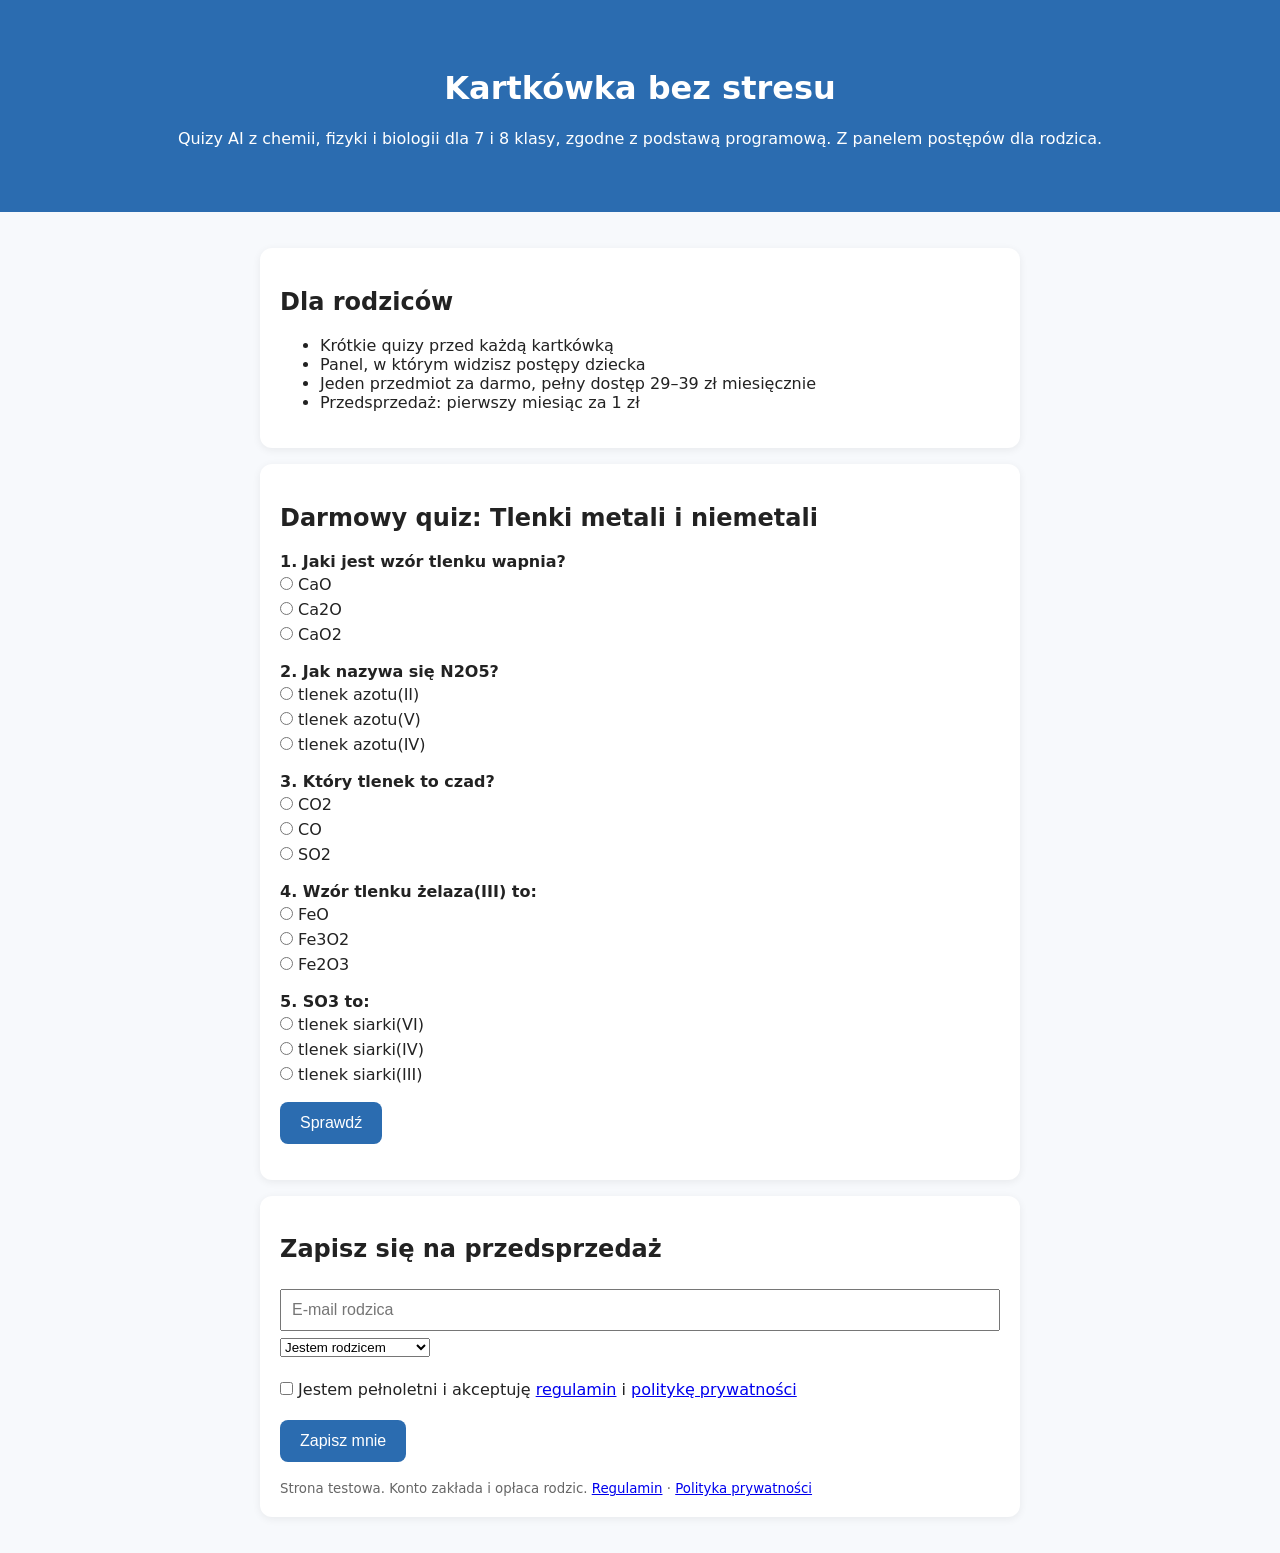
==== index.html @ e5941639 "Strona testowa" ====
<!DOCTYPE html><html lang="pl"><head><meta charset="utf-8"><meta name="viewport" content="width=device-width,initial-scale=1">
<title>Kartkówka bez stresu – quizy z chemii, fizyki i biologii</title>
<style>body{font-family:system-ui,sans-serif;margin:0;color:#222;background:#f7f9fc}header{background:#2b6cb0;color:#fff;padding:48px 20px;text-align:center}main{max-width:760px;margin:auto;padding:20px}.card{background:#fff;border-radius:12px;padding:20px;margin:16px 0;box-shadow:0 2px 8px #0001}button{background:#2b6cb0;color:#fff;border:0;border-radius:8px;padding:12px 20px;font-size:16px;cursor:pointer}input{padding:10px;font-size:16px;width:100%;box-sizing:border-box;margin:6px 0}.ok{color:green}.bad{color:#c00}small{color:#666}</style></head><body>
<header><h1>Kartkówka bez stresu</h1><p>Quizy AI z chemii, fizyki i biologii dla 7 i 8 klasy, zgodne z podstawą programową. Z panelem postępów dla rodzica.</p></header>
<main>
<div class="card"><h2>Dla rodziców</h2><ul><li>Krótkie quizy przed każdą kartkówką</li><li>Panel, w którym widzisz postępy dziecka</li><li>Jeden przedmiot za darmo, pełny dostęp 29–39 zł miesięcznie</li><li>Przedsprzedaż: pierwszy miesiąc za 1 zł</li></ul></div>
<div class="card"><h2>Darmowy quiz: Tlenki metali i niemetali</h2><div id="quiz"></div><button onclick="check()">Sprawdź</button><p id="wynik"></p></div>
<div class="card"><h2>Zapisz się na przedsprzedaż</h2><form onsubmit="zapis(event)"><input type="email" required placeholder="E-mail rodzica" id="email"><select id="kto"><option>Jestem rodzicem</option><option>Jestem nauczycielem</option></select><br><br><label><input type="checkbox" required style="width:auto"> Jestem pełnoletni i akceptuję <a href="regulamin.html">regulamin</a> i <a href="polityka-prywatnosci.html">politykę prywatności</a></label><br><br><button>Zapisz mnie</button></form><p id="dzieki"></p><small>Strona testowa. Konto zakłada i opłaca rodzic. <a href="regulamin.html">Regulamin</a> · <a href="polityka-prywatnosci.html">Polityka prywatności</a></small></div>
</main>
<script>
const Q=[["Jaki jest wzór tlenku wapnia?",["CaO","Ca2O","CaO2"],0],["Jak nazywa się N2O5?",["tlenek azotu(II)","tlenek azotu(V)","tlenek azotu(IV)"],1],["Który tlenek to czad?",["CO2","CO","SO2"],1],["Wzór tlenku żelaza(III) to:",["FeO","Fe3O2","Fe2O3"],2],["SO3 to:",["tlenek siarki(VI)","tlenek siarki(IV)","tlenek siarki(III)"],0]];
document.getElementById('quiz').innerHTML=Q.map((q,i)=>`<p><b>${i+1}. ${q[0]}</b><br>`+q[1].map((a,j)=>`<label><input type=radio name=q${i} value=${j} style="width:auto"> ${a}</label><br>`).join('')+'</p>').join('');
function check(){let s=0;Q.forEach((q,i)=>{const c=document.querySelector(`input[name=q${i}]:checked`);if(c&&+c.value===q[2])s++});document.getElementById('wynik').innerHTML=`Wynik: <b>${s}/${Q.length}</b>`}
function zapis(e){e.preventDefault();const l=JSON.parse(localStorage.zapisy||'[]');l.push({e:email.value,k:kto.value,t:Date.now()});localStorage.zapisy=JSON.stringify(l);dzieki.innerHTML='<span class=ok>Dziękujemy! Odezwiemy się z linkiem do przedsprzedaży.</span>'}
</script></body></html>
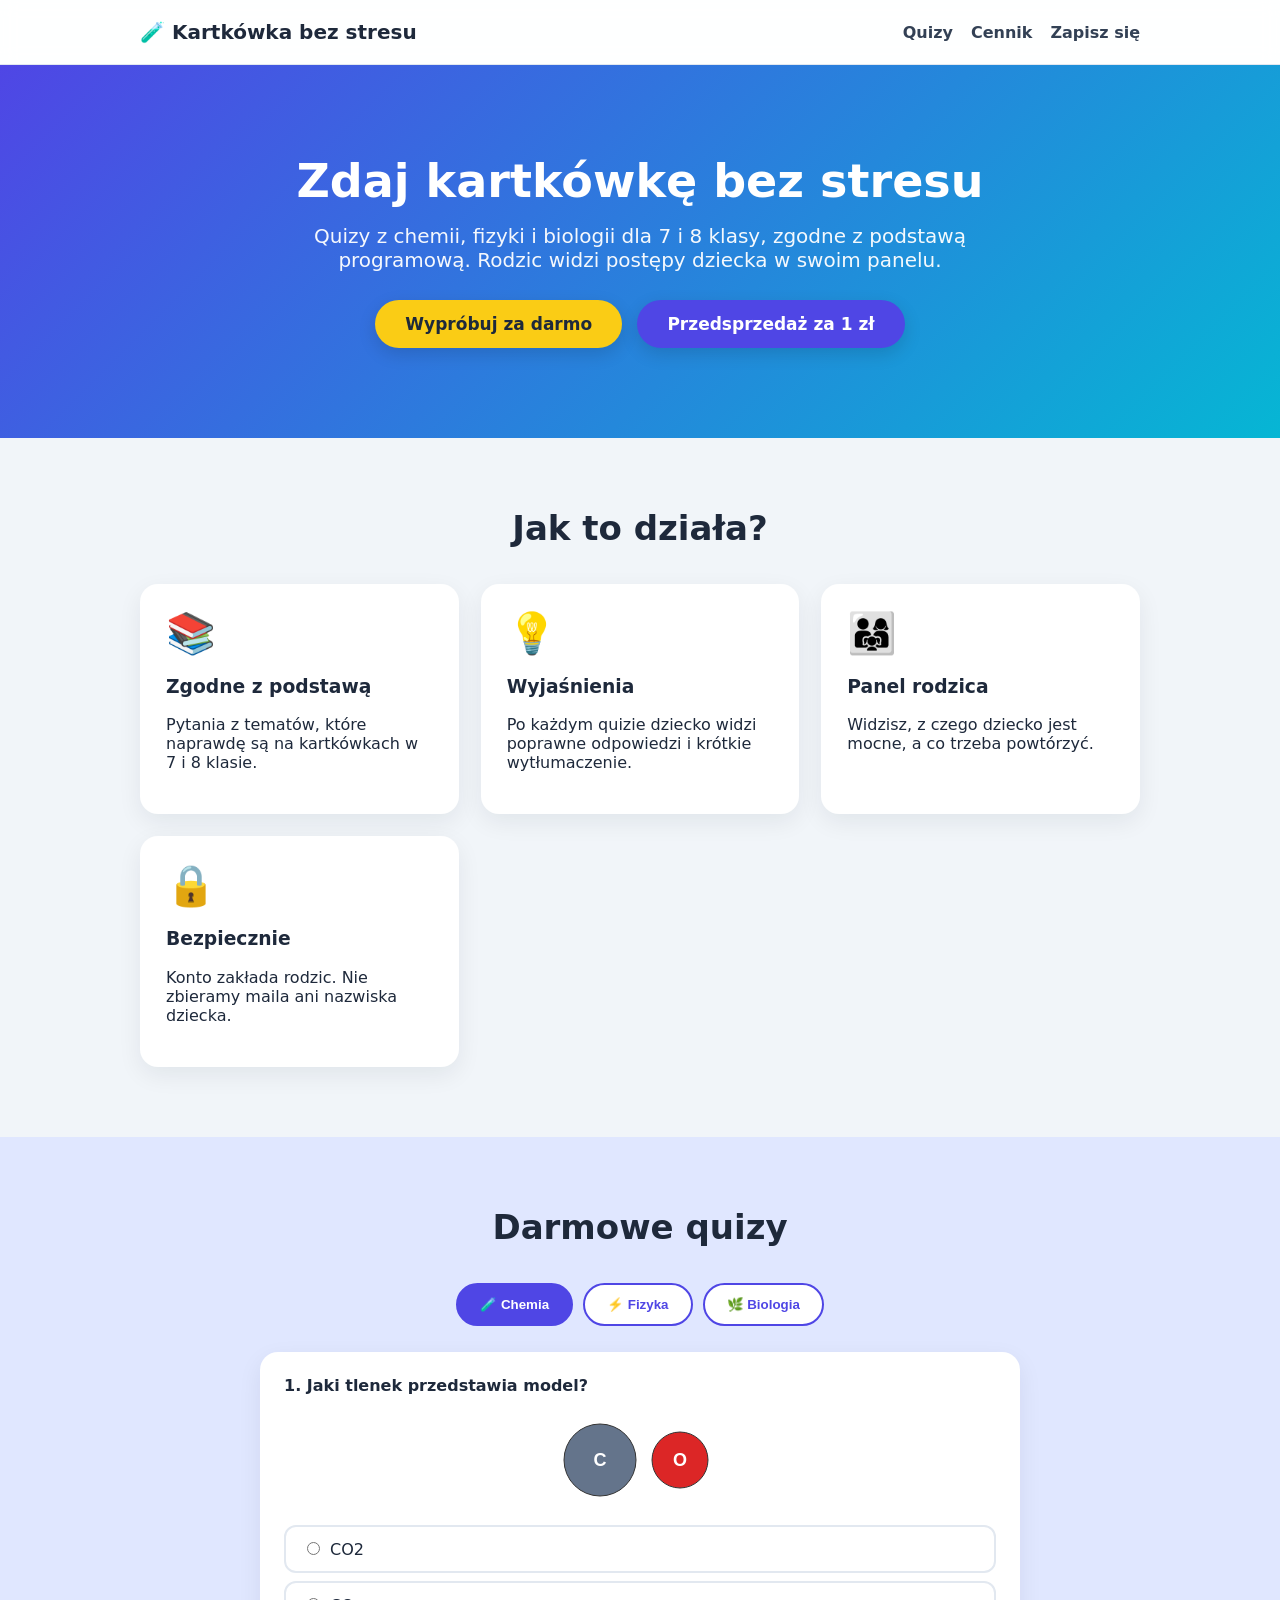
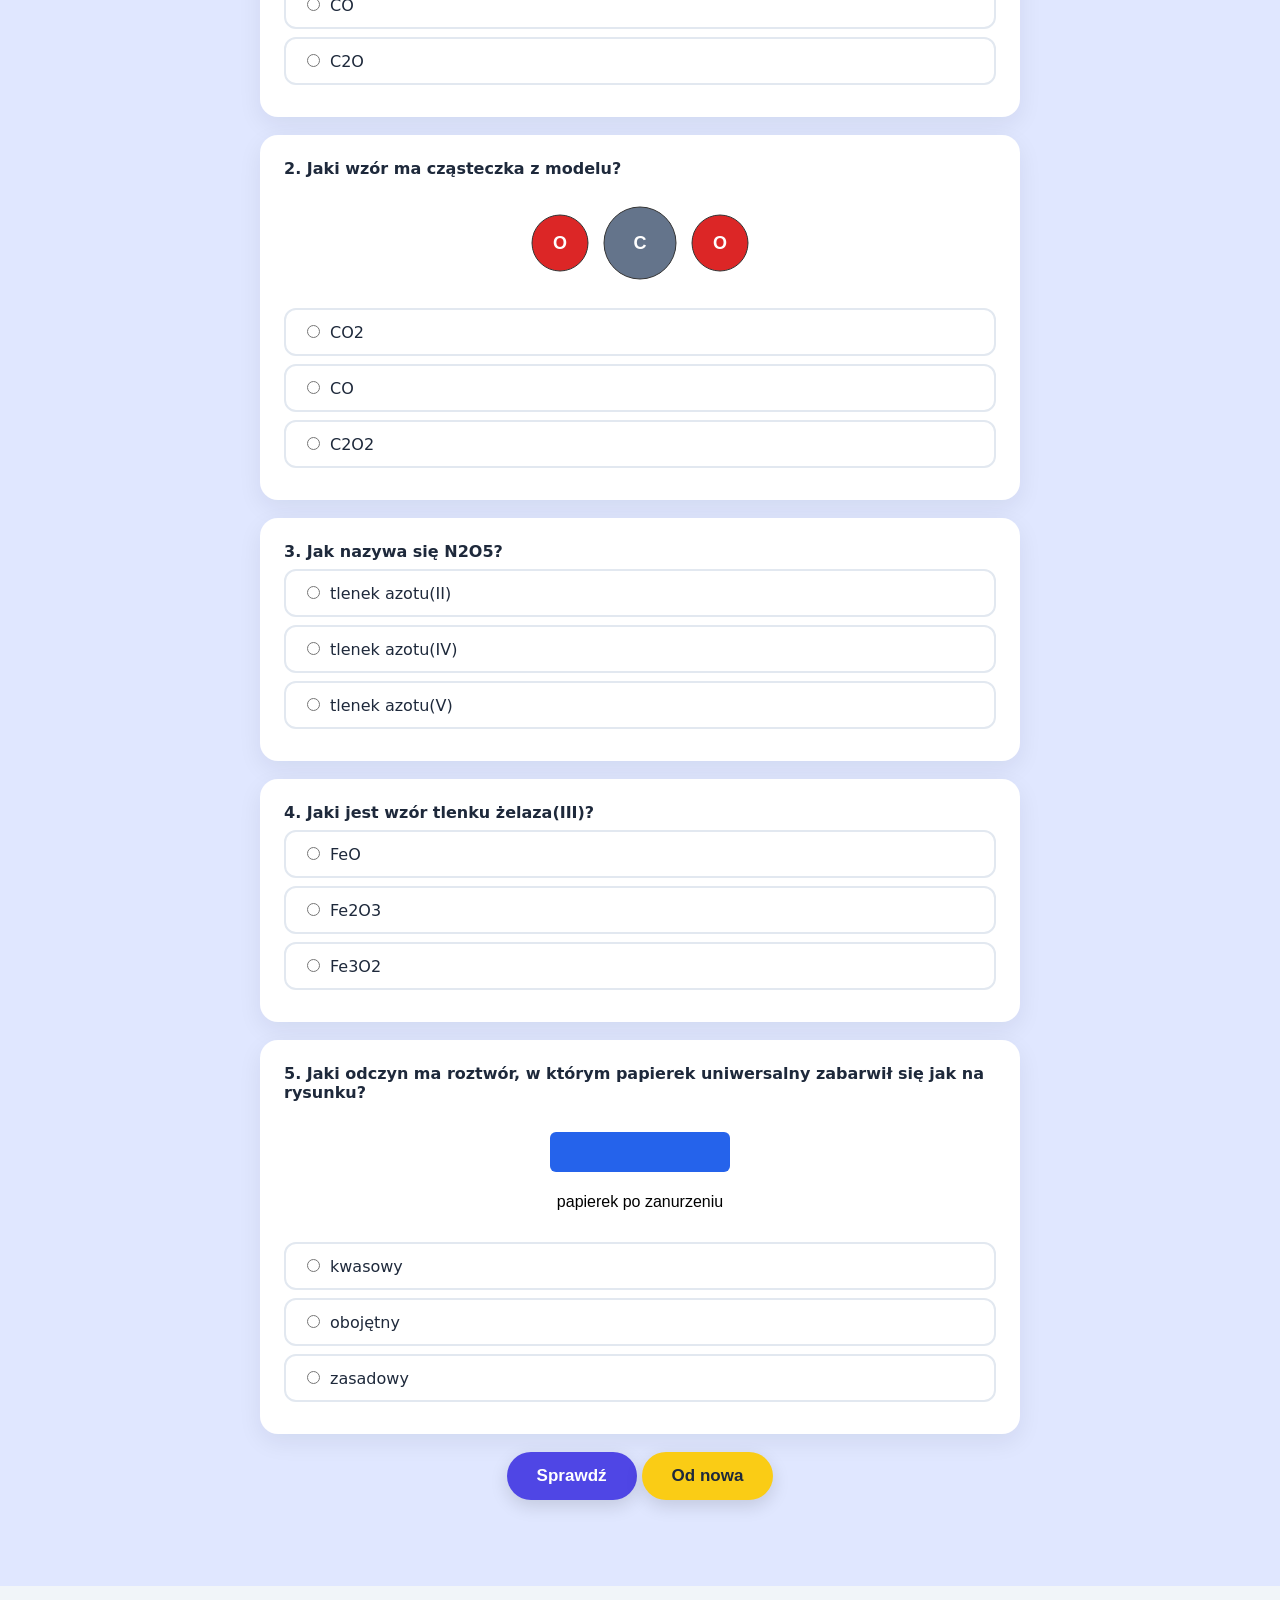
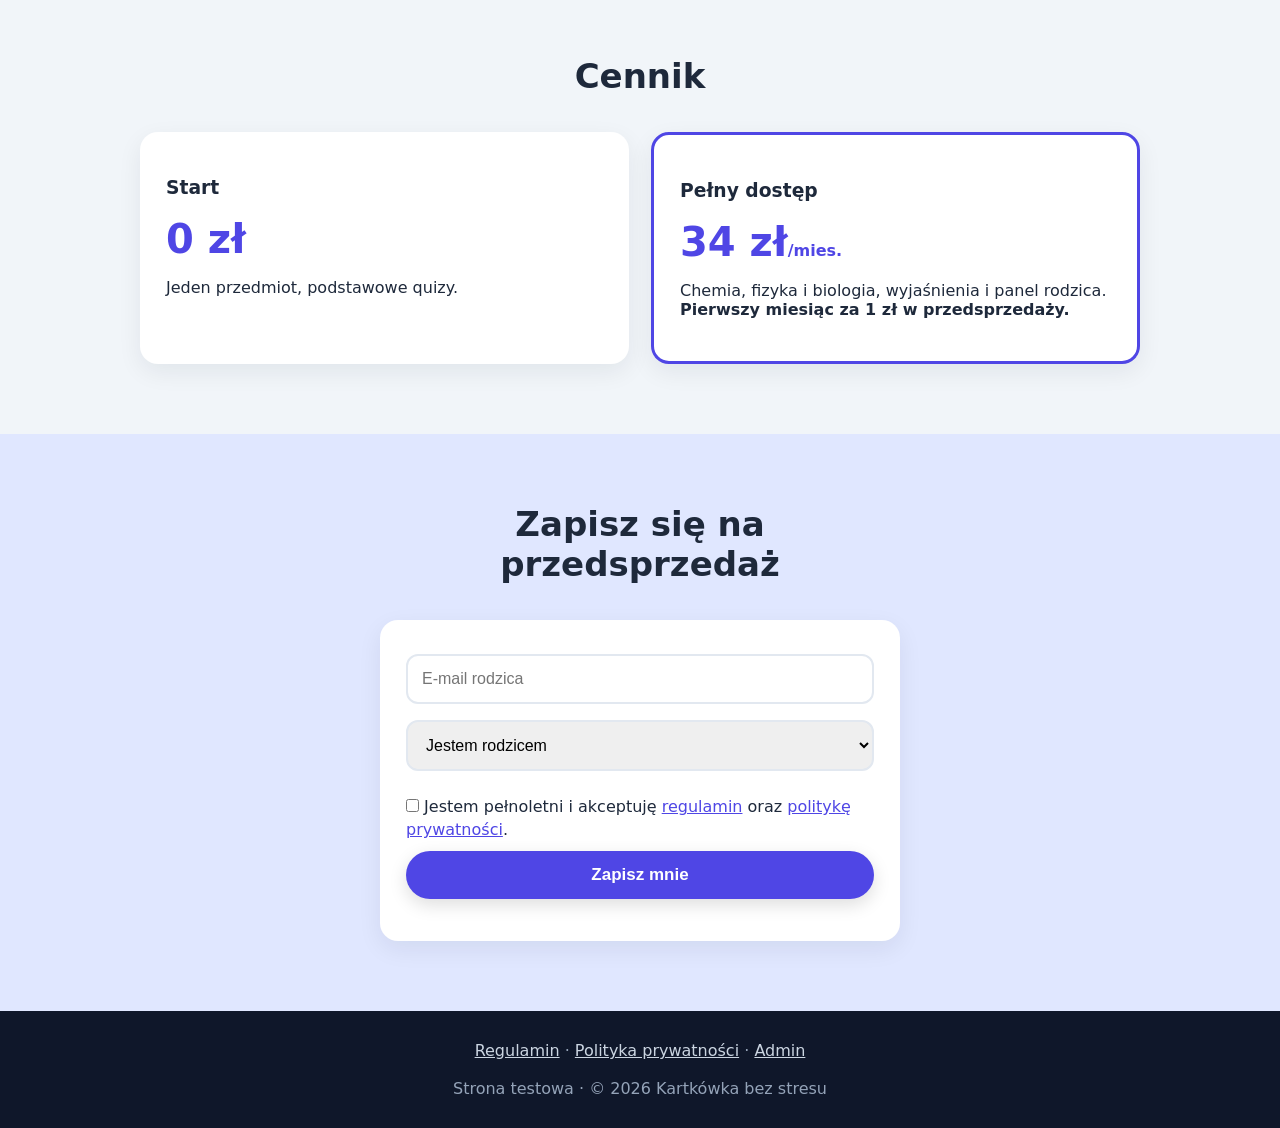
==== commit 3f09e35a: "Nowa strona: quizy z 3 przedmiotów, obrazki, odpowiedzi, panel admina" ====
--- a/index.html
+++ b/index.html
@@ -1,15 +1,18 @@
-<!DOCTYPE html><html lang="pl"><head><meta charset="utf-8"><meta name="viewport" content="width=device-width,initial-scale=1">
-<title>Kartkówka bez stresu – quizy z chemii, fizyki i biologii</title>
-<style>body{font-family:system-ui,sans-serif;margin:0;color:#222;background:#f7f9fc}header{background:#2b6cb0;color:#fff;padding:48px 20px;text-align:center}main{max-width:760px;margin:auto;padding:20px}.card{background:#fff;border-radius:12px;padding:20px;margin:16px 0;box-shadow:0 2px 8px #0001}button{background:#2b6cb0;color:#fff;border:0;border-radius:8px;padding:12px 20px;font-size:16px;cursor:pointer}input{padding:10px;font-size:16px;width:100%;box-sizing:border-box;margin:6px 0}.ok{color:green}.bad{color:#c00}small{color:#666}</style></head><body>
-<header><h1>Kartkówka bez stresu</h1><p>Quizy AI z chemii, fizyki i biologii dla 7 i 8 klasy, zgodne z podstawą programową. Z panelem postępów dla rodzica.</p></header>
-<main>
-<div class="card"><h2>Dla rodziców</h2><ul><li>Krótkie quizy przed każdą kartkówką</li><li>Panel, w którym widzisz postępy dziecka</li><li>Jeden przedmiot za darmo, pełny dostęp 29–39 zł miesięcznie</li><li>Przedsprzedaż: pierwszy miesiąc za 1 zł</li></ul></div>
-<div class="card"><h2>Darmowy quiz: Tlenki metali i niemetali</h2><div id="quiz"></div><button onclick="check()">Sprawdź</button><p id="wynik"></p></div>
-<div class="card"><h2>Zapisz się na przedsprzedaż</h2><form onsubmit="zapis(event)"><input type="email" required placeholder="E-mail rodzica" id="email"><select id="kto"><option>Jestem rodzicem</option><option>Jestem nauczycielem</option></select><br><br><label><input type="checkbox" required style="width:auto"> Jestem pełnoletni i akceptuję <a href="regulamin.html">regulamin</a> i <a href="polityka-prywatnosci.html">politykę prywatności</a></label><br><br><button>Zapisz mnie</button></form><p id="dzieki"></p><small>Strona testowa. Konto zakłada i opłaca rodzic. <a href="regulamin.html">Regulamin</a> · <a href="polityka-prywatnosci.html">Polityka prywatności</a></small></div>
-</main>
-<script>
-const Q=[["Jaki jest wzór tlenku wapnia?",["CaO","Ca2O","CaO2"],0],["Jak nazywa się N2O5?",["tlenek azotu(II)","tlenek azotu(V)","tlenek azotu(IV)"],1],["Który tlenek to czad?",["CO2","CO","SO2"],1],["Wzór tlenku żelaza(III) to:",["FeO","Fe3O2","Fe2O3"],2],["SO3 to:",["tlenek siarki(VI)","tlenek siarki(IV)","tlenek siarki(III)"],0]];
-document.getElementById('quiz').innerHTML=Q.map((q,i)=>`<p><b>${i+1}. ${q[0]}</b><br>`+q[1].map((a,j)=>`<label><input type=radio name=q${i} value=${j} style="width:auto"> ${a}</label><br>`).join('')+'</p>').join('');
-function check(){let s=0;Q.forEach((q,i)=>{const c=document.querySelector(`input[name=q${i}]:checked`);if(c&&+c.value===q[2])s++});document.getElementById('wynik').innerHTML=`Wynik: <b>${s}/${Q.length}</b>`}
-function zapis(e){e.preventDefault();const l=JSON.parse(localStorage.zapisy||'[]');l.push({e:email.value,k:kto.value,t:Date.now()});localStorage.zapisy=JSON.stringify(l);dzieki.innerHTML='<span class=ok>Dziękujemy! Odezwiemy się z linkiem do przedsprzedaży.</span>'}
-</script></body></html>
+<!DOCTYPE html><html lang="pl"><head><meta charset="utf-8"><meta name="viewport" content="width=device-width,initial-scale=1"><title>Kartkówka bez stresu – quizy z chemii, fizyki i biologii</title><link rel="stylesheet" href="style.css"></head><body>
+<nav><div class="wrap"><b>🧪 Kartkówka bez stresu</b><div><a href="#quizy">Quizy</a><a href="#cennik">Cennik</a><a href="#zapis">Zapisz się</a></div></div></nav>
+<div class="hero"><div class="wrap"><h1>Zdaj kartkówkę bez stresu</h1><p>Quizy z chemii, fizyki i biologii dla 7 i 8 klasy, zgodne z podstawą programową. Rodzic widzi postępy dziecka w swoim panelu.</p><a class="btn" href="#quizy">Wypróbuj za darmo</a> &nbsp; <a class="btn s" href="#zapis">Przedsprzedaż za 1 zł</a></div></div>
+<section><div class="wrap"><h2>Jak to działa?</h2><div class="grid">
+<div class="card"><div class="ic">📚</div><h3>Zgodne z podstawą</h3><p>Pytania z tematów, które naprawdę są na kartkówkach w 7 i 8 klasie.</p></div>
+<div class="card"><div class="ic">💡</div><h3>Wyjaśnienia</h3><p>Po każdym quizie dziecko widzi poprawne odpowiedzi i krótkie wytłumaczenie.</p></div>
+<div class="card"><div class="ic">👨‍👩‍👧</div><h3>Panel rodzica</h3><p>Widzisz, z czego dziecko jest mocne, a co trzeba powtórzyć.</p></div>
+<div class="card"><div class="ic">🔒</div><h3>Bezpiecznie</h3><p>Konto zakłada rodzic. Nie zbieramy maila ani nazwiska dziecka.</p></div></div></div></section>
+<section id="quizy" style="background:#e0e7ff"><div class="wrap"><h2>Darmowe quizy</h2><div class="tabs" id="tabs"></div><div id="quiz"></div><div style="text-align:center"><button class="btn s" id="chk" onclick="check()">Sprawdź</button> <button class="btn" onclick="show(cur)">Od nowa</button></div><div class="score" id="score"></div></div></section>
+<section id="cennik"><div class="wrap"><h2>Cennik</h2><div class="grid">
+<div class="card"><h3>Start</h3><div class="price">0 zł</div><p>Jeden przedmiot, podstawowe quizy.</p></div>
+<div class="card" style="border:3px solid #4f46e5"><h3>Pełny dostęp</h3><div class="price">34 zł<small style="font-size:16px">/mies.</small></div><p>Chemia, fizyka i biologia, wyjaśnienia i panel rodzica. <b>Pierwszy miesiąc za 1 zł w przedsprzedaży.</b></p></div></div></div></section>
+<section id="zapis" style="background:#e0e7ff"><div class="wrap" style="max-width:560px"><h2>Zapisz się na przedsprzedaż</h2><div class="card"><form onsubmit="zapis(event)">
+<input type="email" id="email" required placeholder="E-mail rodzica"><select id="kto"><option>Jestem rodzicem</option><option>Jestem nauczycielem</option></select>
+<label style="display:block;margin:12px 0"><input type="checkbox" required style="width:auto"> Jestem pełnoletni i akceptuję <a href="regulamin.html">regulamin</a> oraz <a href="polityka-prywatnosci.html">politykę prywatności</a>.</label>
+<button class="btn s" style="width:100%">Zapisz mnie</button></form><p id="dzieki" style="font-weight:700;color:#16a34a"></p></div></div></section>
+<footer><a href="regulamin.html">Regulamin</a> · <a href="polityka-prywatnosci.html">Polityka prywatności</a> · <a href="admin.html">Admin</a><br><br>Strona testowa · © 2026 Kartkówka bez stresu</footer>
+<script src="config.js"></script><script src="quizy.js"></script><script src="app.js"></script></body></html>
--- a/style.css
+++ b/style.css
@@ -0,0 +1,16 @@
+*{box-sizing:border-box}body{margin:0;font-family:'Segoe UI',system-ui,sans-serif;color:#1e293b;background:#f1f5f9}
+a{color:#4f46e5}.wrap{max-width:1040px;margin:auto;padding:0 20px}
+nav{position:sticky;top:0;background:#ffffffee;backdrop-filter:blur(8px);box-shadow:0 1px 0 #e2e8f0;z-index:9}
+nav .wrap{display:flex;justify-content:space-between;align-items:center;height:64px}nav b{font-size:20px}nav a{margin-left:18px;text-decoration:none;color:#334155;font-weight:600}
+.hero{background:linear-gradient(135deg,#4f46e5,#06b6d4);color:#fff;padding:90px 0;text-align:center}.hero h1{font-size:46px;margin:0 0 16px}.hero p{font-size:20px;opacity:.95;max-width:680px;margin:0 auto 28px}
+.btn{display:inline-block;background:#facc15;color:#1e293b;border:0;border-radius:999px;padding:14px 30px;font-size:17px;font-weight:700;cursor:pointer;text-decoration:none;box-shadow:0 6px 18px #0002;transition:.2s}.btn:hover{transform:translateY(-2px)}
+.btn.s{background:#4f46e5;color:#fff}section{padding:70px 0}h2{font-size:34px;text-align:center;margin:0 0 36px}
+.grid{display:grid;grid-template-columns:repeat(auto-fit,minmax(240px,1fr));gap:22px}.card{background:#fff;border-radius:18px;padding:26px;box-shadow:0 8px 24px #0f172a12}
+.card .ic{font-size:40px}.price{font-size:40px;font-weight:800;color:#4f46e5}
+.tabs{display:flex;justify-content:center;gap:10px;margin-bottom:26px;flex-wrap:wrap}.tab{padding:12px 22px;border-radius:999px;border:2px solid #4f46e5;background:#fff;color:#4f46e5;font-weight:700;cursor:pointer}.tab.on{background:#4f46e5;color:#fff}
+.q{background:#fff;border-radius:18px;padding:24px;margin:0 auto 18px;max-width:760px;box-shadow:0 8px 24px #0f172a12}.q svg{display:block;margin:10px auto;max-width:100%}
+.opt{display:block;padding:12px 16px;margin:8px 0;border:2px solid #e2e8f0;border-radius:12px;cursor:pointer}.opt input{margin-right:10px}
+.opt.good{border-color:#16a34a;background:#dcfce7}.opt.bad{border-color:#dc2626;background:#fee2e2}.ex{display:none;margin-top:10px;padding:12px;border-radius:10px;background:#eef2ff}.done .ex{display:block}
+.score{text-align:center;font-size:22px;font-weight:700;margin:16px}form input,form select{width:100%;padding:14px;margin:8px 0;border:2px solid #e2e8f0;border-radius:12px;font-size:16px}
+footer{background:#0f172a;color:#94a3b8;padding:30px 0;text-align:center}footer a{color:#cbd5e1}
+table{width:100%;border-collapse:collapse;background:#fff}td,th{padding:10px;border-bottom:1px solid #e2e8f0;text-align:left}
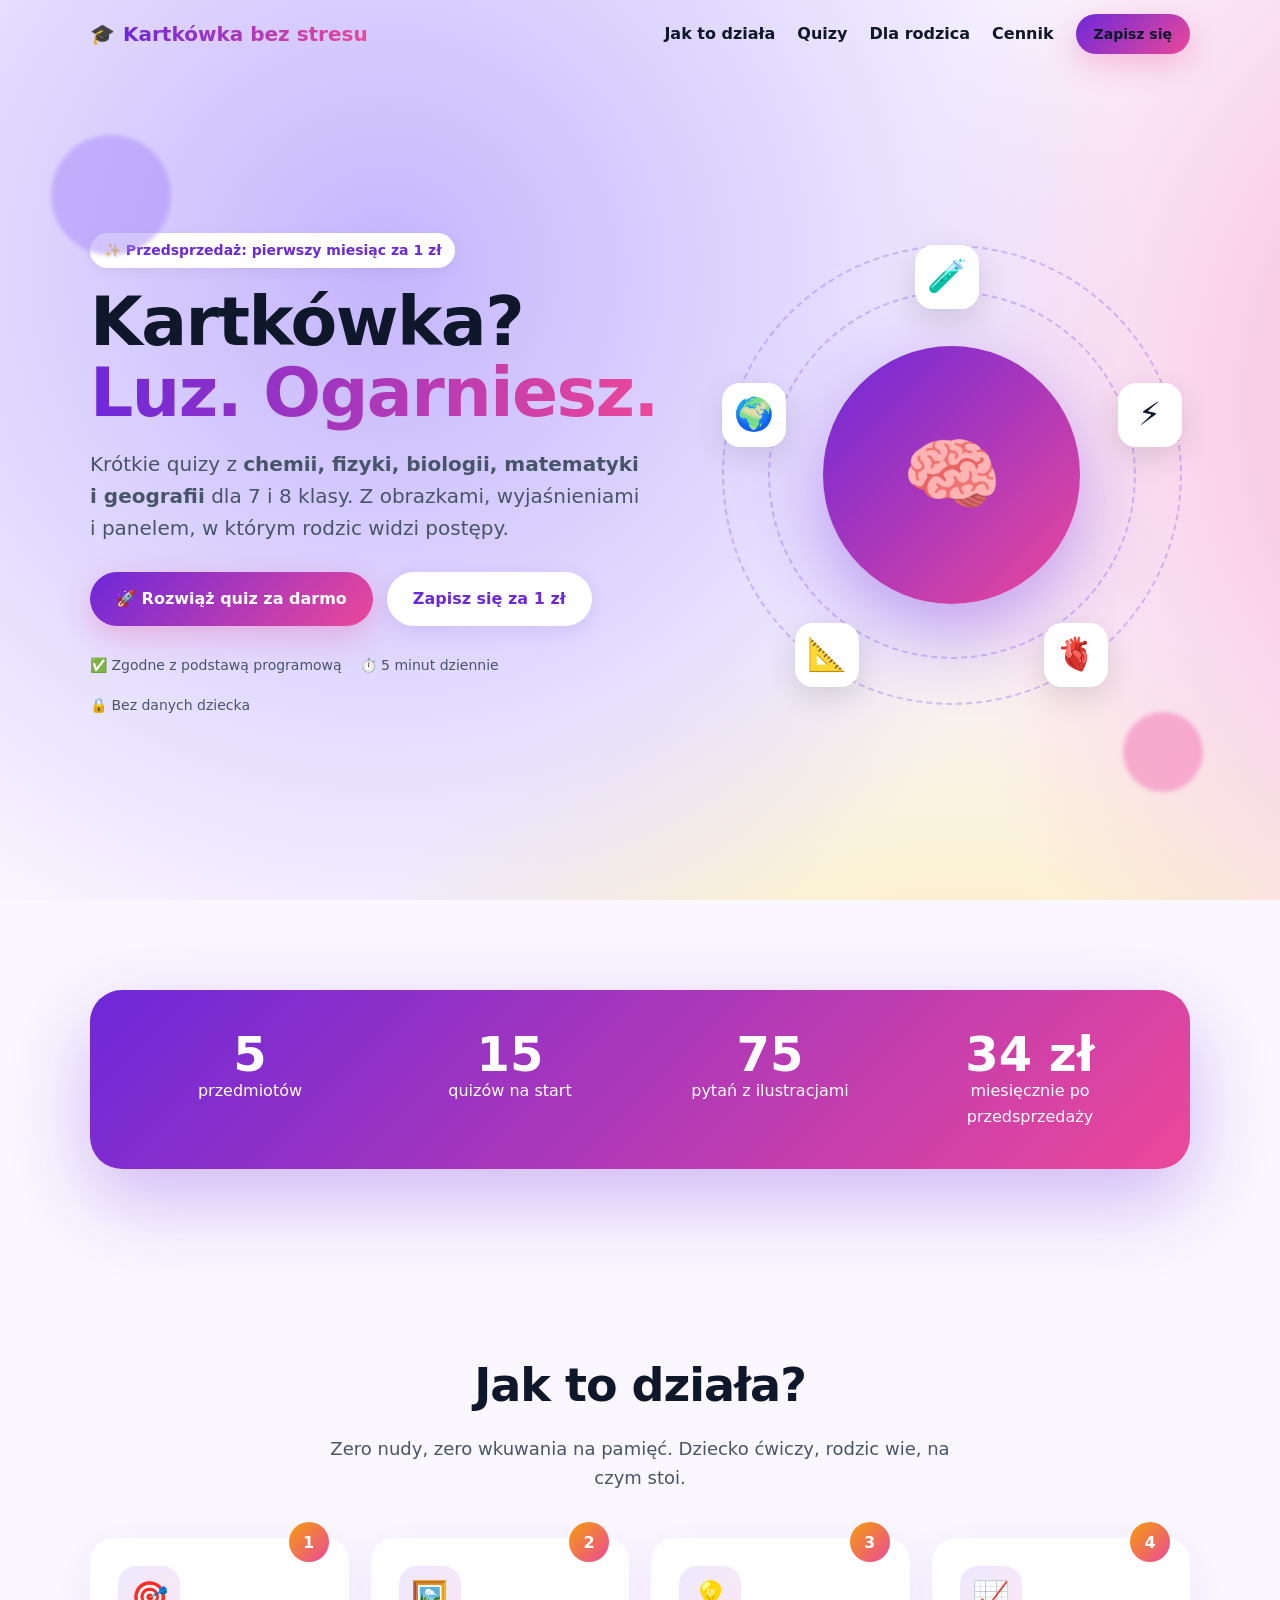
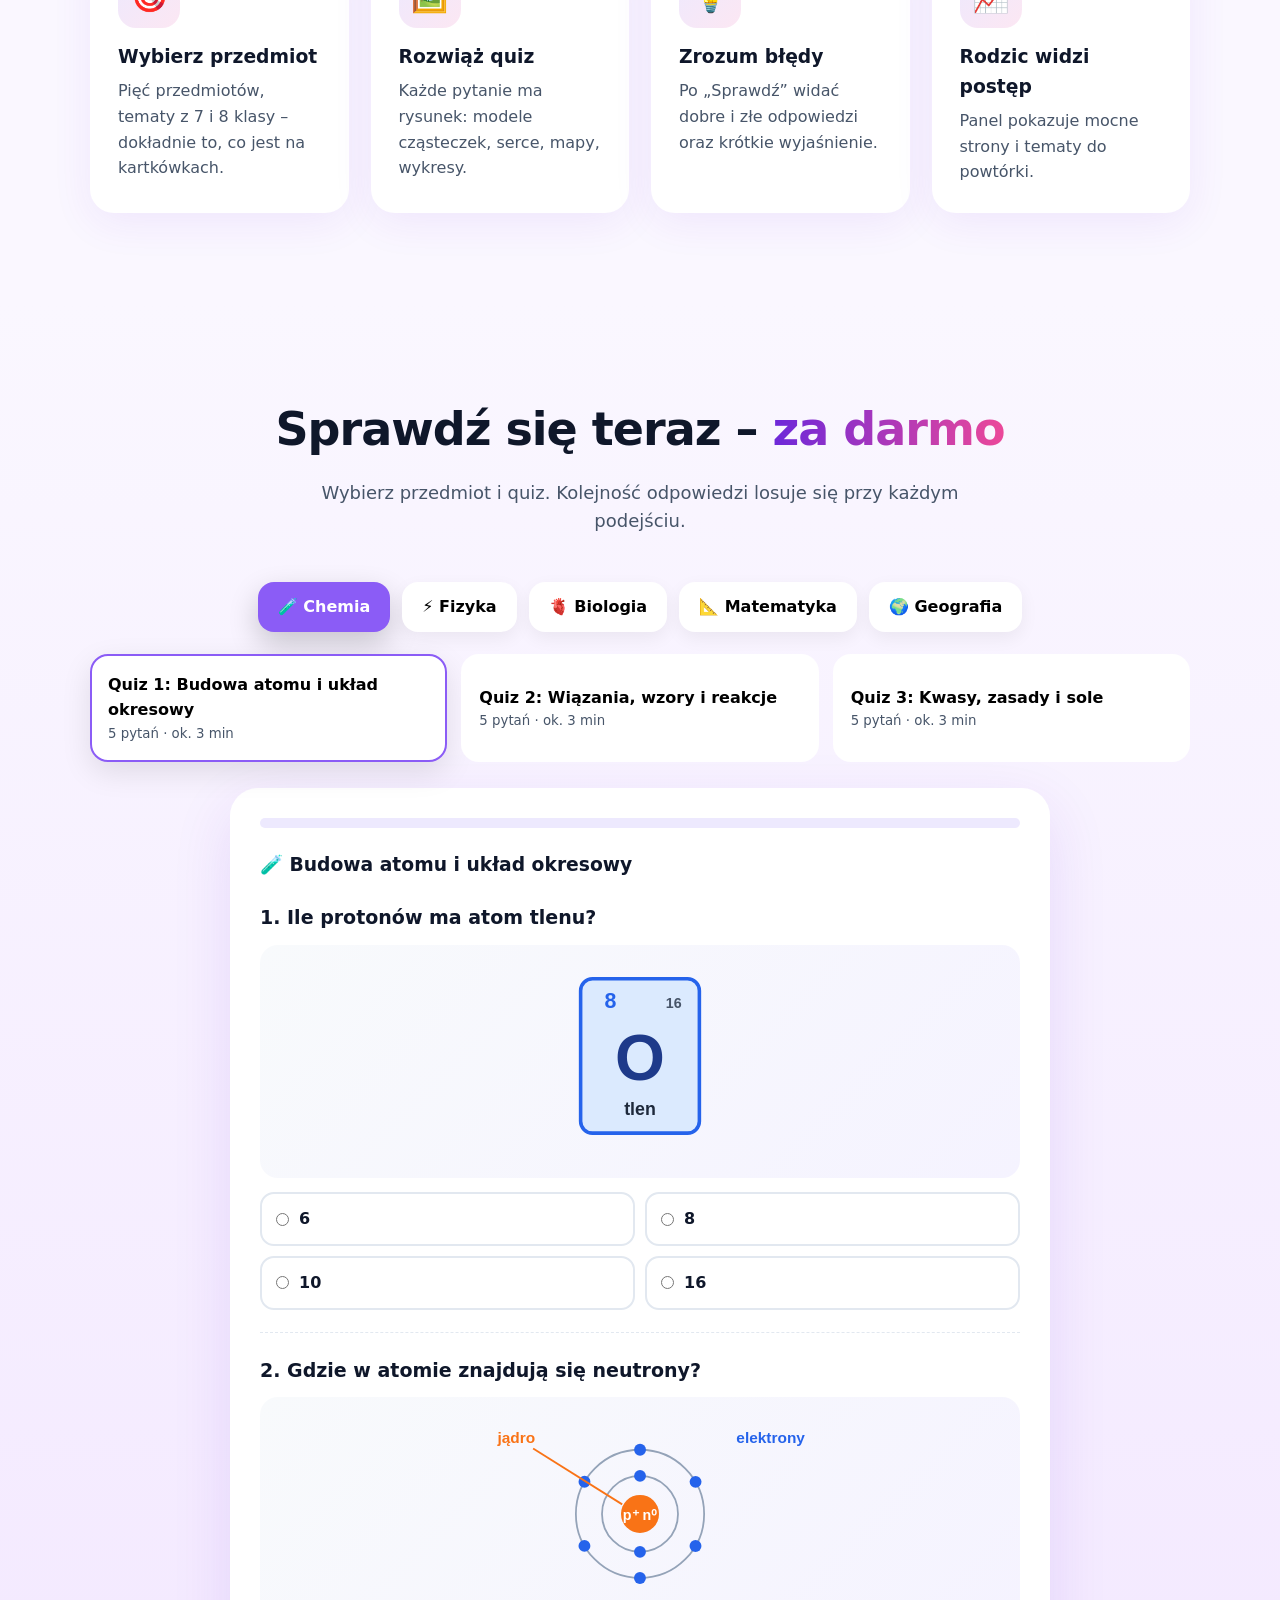
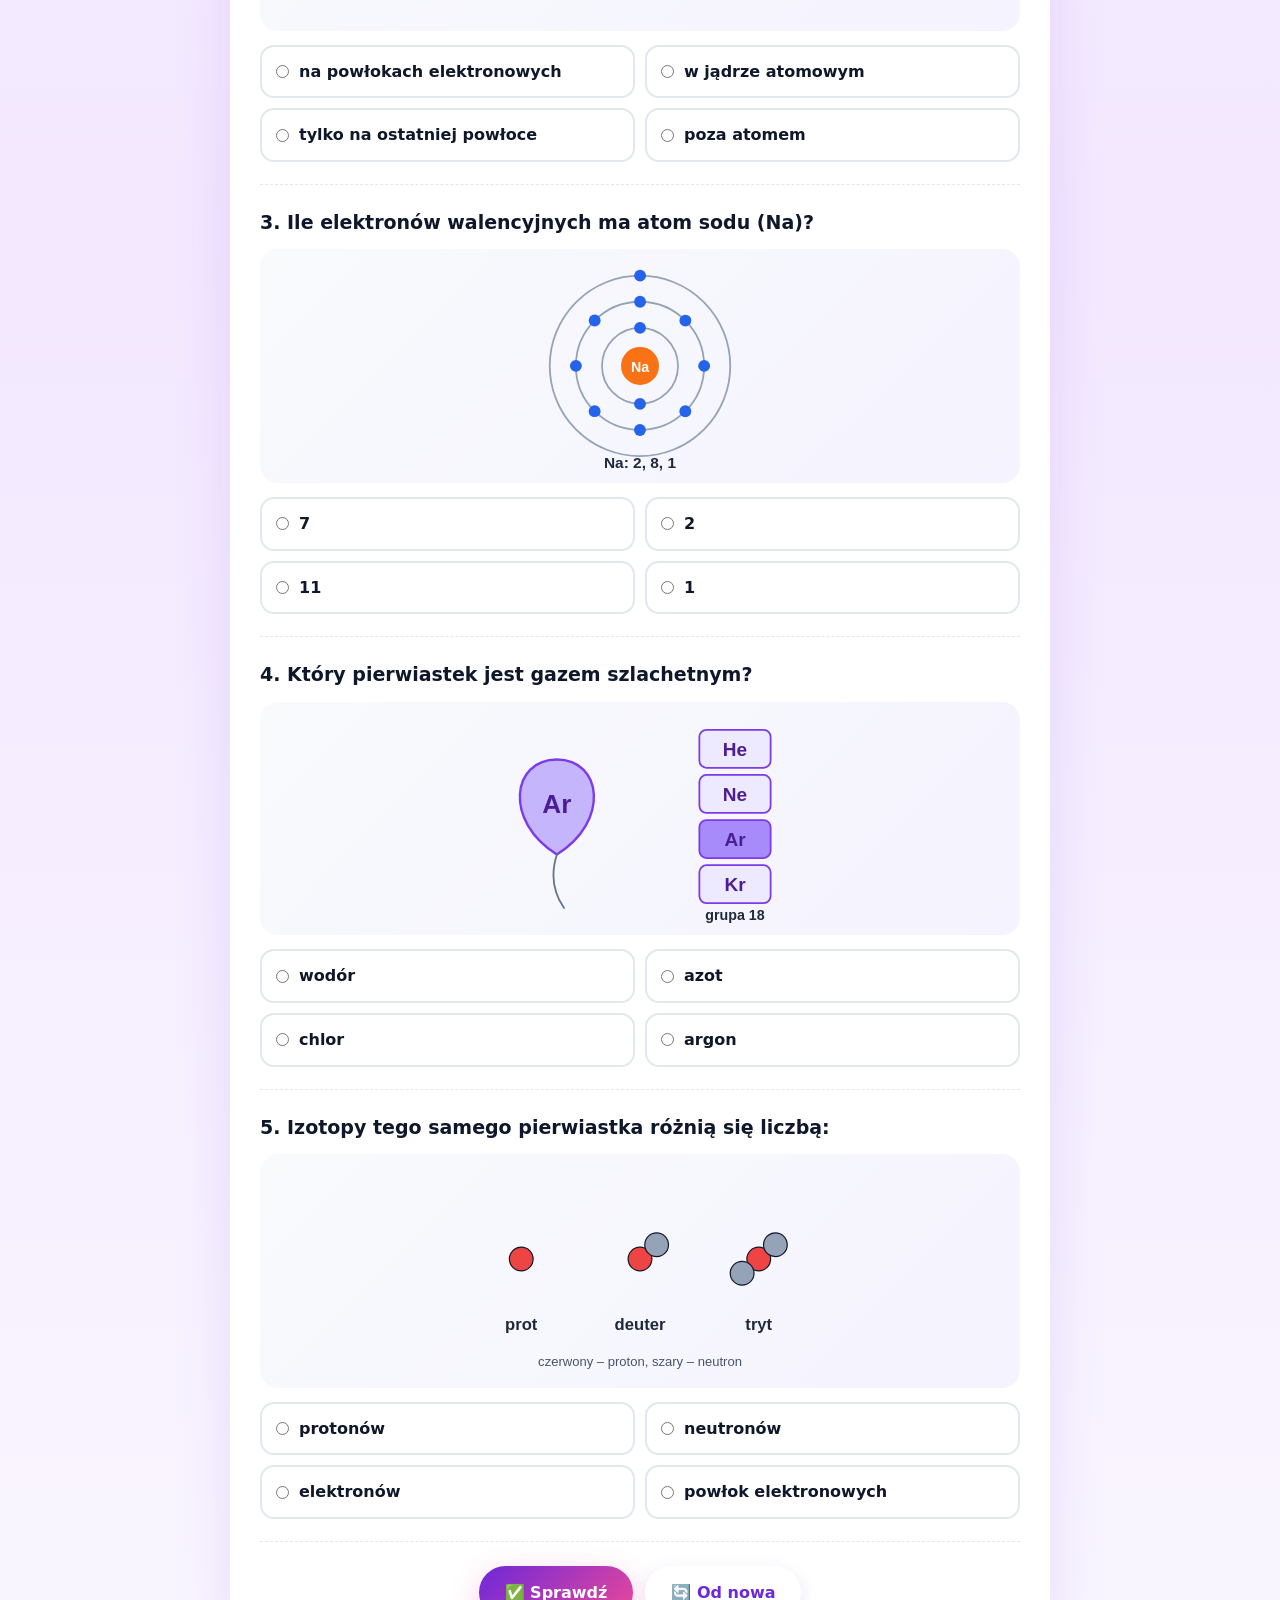
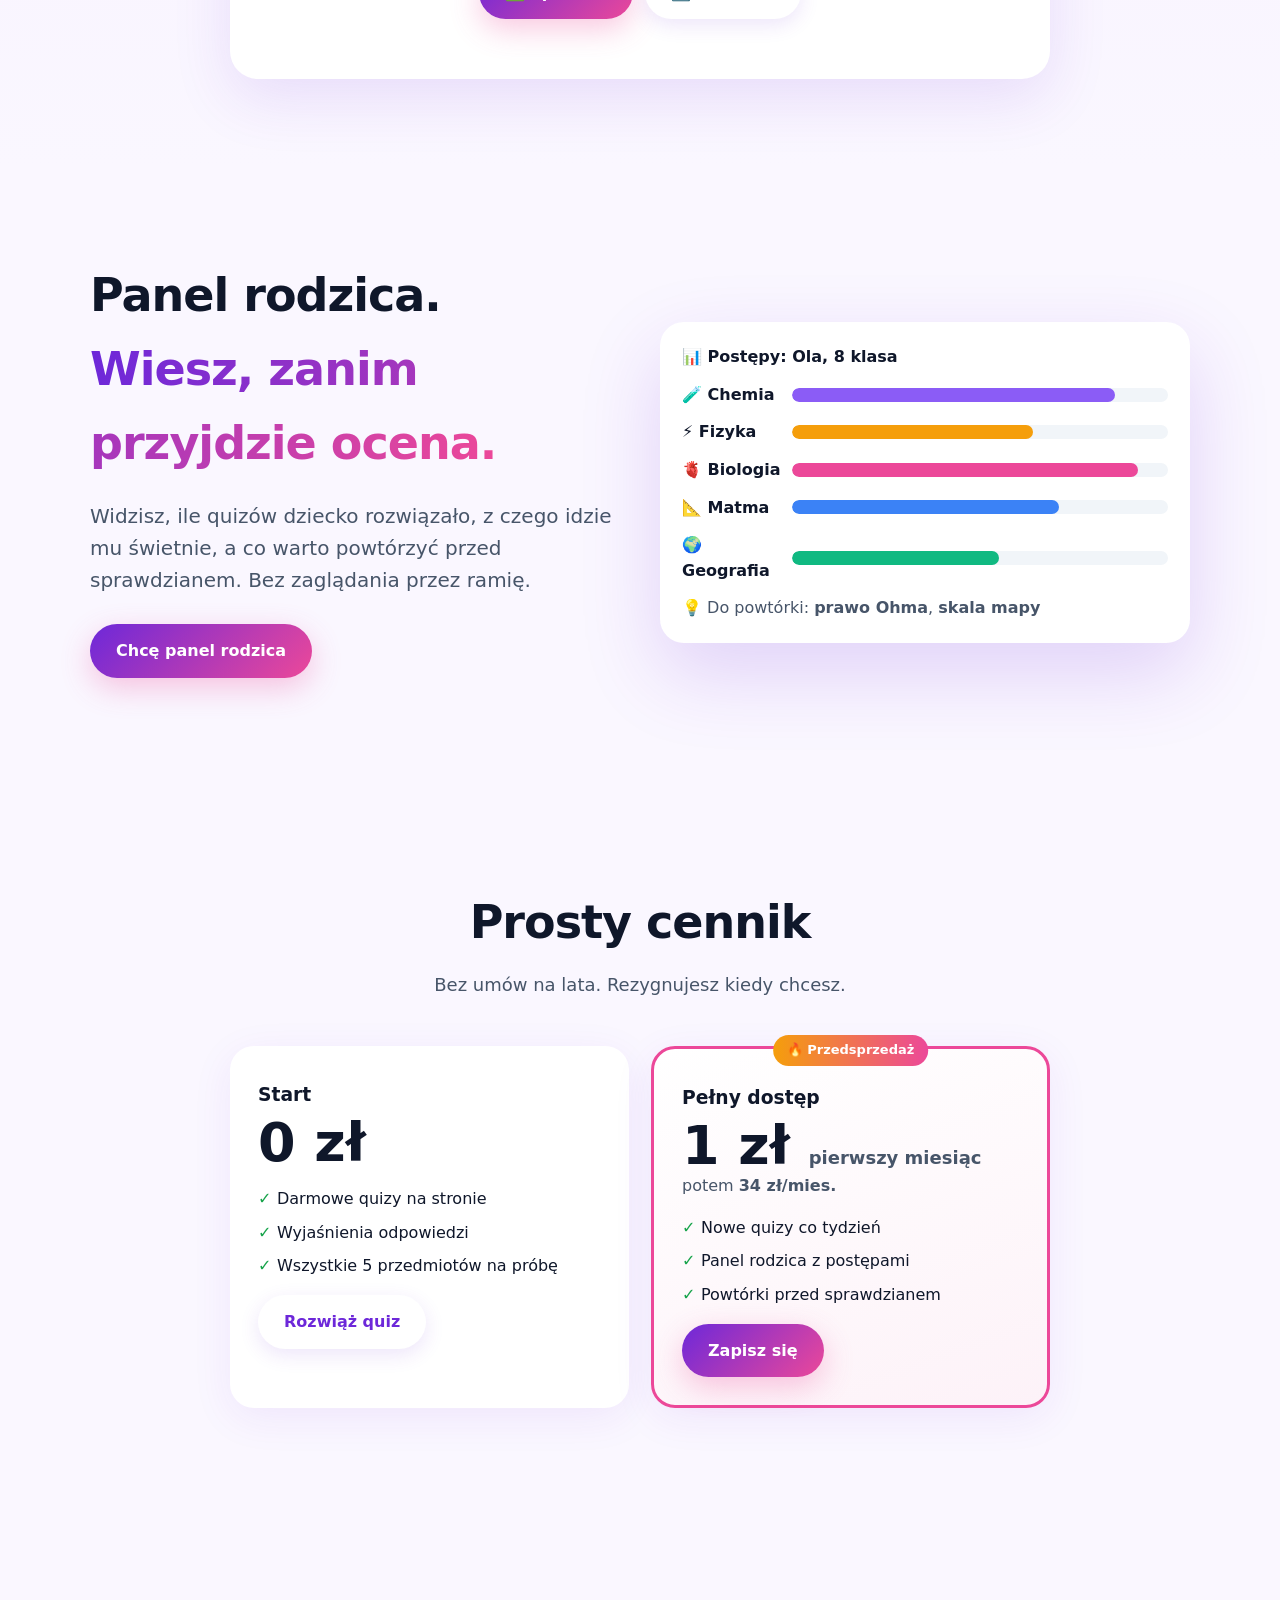
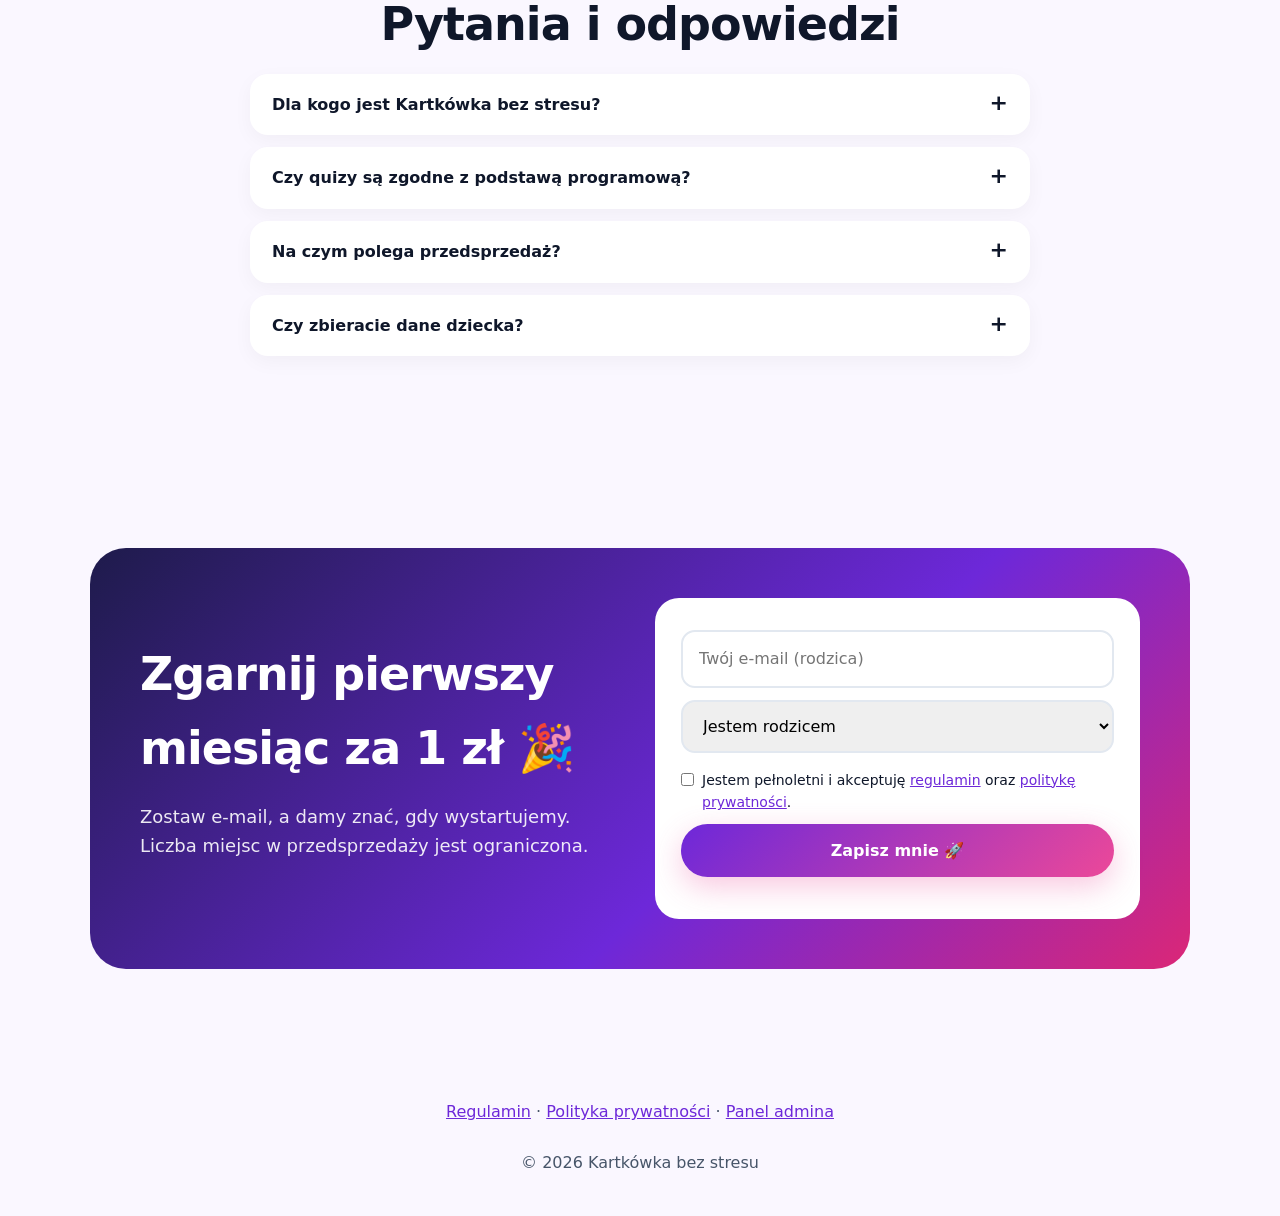
==== commit 07f79c56: "Nowy landing: animacje, 15 quizów z 5 przedmiotów, 75 ilustracji SVG, zapis i panel admina na Supaba" ====
--- a/index.html
+++ b/index.html
@@ -1,18 +1,75 @@
-<!DOCTYPE html><html lang="pl"><head><meta charset="utf-8"><meta name="viewport" content="width=device-width,initial-scale=1"><title>Kartkówka bez stresu – quizy z chemii, fizyki i biologii</title><link rel="stylesheet" href="style.css"></head><body>
-<nav><div class="wrap"><b>🧪 Kartkówka bez stresu</b><div><a href="#quizy">Quizy</a><a href="#cennik">Cennik</a><a href="#zapis">Zapisz się</a></div></div></nav>
-<div class="hero"><div class="wrap"><h1>Zdaj kartkówkę bez stresu</h1><p>Quizy z chemii, fizyki i biologii dla 7 i 8 klasy, zgodne z podstawą programową. Rodzic widzi postępy dziecka w swoim panelu.</p><a class="btn" href="#quizy">Wypróbuj za darmo</a> &nbsp; <a class="btn s" href="#zapis">Przedsprzedaż za 1 zł</a></div></div>
-<section><div class="wrap"><h2>Jak to działa?</h2><div class="grid">
-<div class="card"><div class="ic">📚</div><h3>Zgodne z podstawą</h3><p>Pytania z tematów, które naprawdę są na kartkówkach w 7 i 8 klasie.</p></div>
-<div class="card"><div class="ic">💡</div><h3>Wyjaśnienia</h3><p>Po każdym quizie dziecko widzi poprawne odpowiedzi i krótkie wytłumaczenie.</p></div>
-<div class="card"><div class="ic">👨‍👩‍👧</div><h3>Panel rodzica</h3><p>Widzisz, z czego dziecko jest mocne, a co trzeba powtórzyć.</p></div>
-<div class="card"><div class="ic">🔒</div><h3>Bezpiecznie</h3><p>Konto zakłada rodzic. Nie zbieramy maila ani nazwiska dziecka.</p></div></div></div></section>
-<section id="quizy" style="background:#e0e7ff"><div class="wrap"><h2>Darmowe quizy</h2><div class="tabs" id="tabs"></div><div id="quiz"></div><div style="text-align:center"><button class="btn s" id="chk" onclick="check()">Sprawdź</button> <button class="btn" onclick="show(cur)">Od nowa</button></div><div class="score" id="score"></div></div></section>
-<section id="cennik"><div class="wrap"><h2>Cennik</h2><div class="grid">
-<div class="card"><h3>Start</h3><div class="price">0 zł</div><p>Jeden przedmiot, podstawowe quizy.</p></div>
-<div class="card" style="border:3px solid #4f46e5"><h3>Pełny dostęp</h3><div class="price">34 zł<small style="font-size:16px">/mies.</small></div><p>Chemia, fizyka i biologia, wyjaśnienia i panel rodzica. <b>Pierwszy miesiąc za 1 zł w przedsprzedaży.</b></p></div></div></div></section>
-<section id="zapis" style="background:#e0e7ff"><div class="wrap" style="max-width:560px"><h2>Zapisz się na przedsprzedaż</h2><div class="card"><form onsubmit="zapis(event)">
-<input type="email" id="email" required placeholder="E-mail rodzica"><select id="kto"><option>Jestem rodzicem</option><option>Jestem nauczycielem</option></select>
-<label style="display:block;margin:12px 0"><input type="checkbox" required style="width:auto"> Jestem pełnoletni i akceptuję <a href="regulamin.html">regulamin</a> oraz <a href="polityka-prywatnosci.html">politykę prywatności</a>.</label>
-<button class="btn s" style="width:100%">Zapisz mnie</button></form><p id="dzieki" style="font-weight:700;color:#16a34a"></p></div></div></section>
-<footer><a href="regulamin.html">Regulamin</a> · <a href="polityka-prywatnosci.html">Polityka prywatności</a> · <a href="admin.html">Admin</a><br><br>Strona testowa · © 2026 Kartkówka bez stresu</footer>
-<script src="config.js"></script><script src="quizy.js"></script><script src="app.js"></script></body></html>
+<!DOCTYPE html><html lang="pl"><head><meta charset="utf-8"><meta name="viewport" content="width=device-width,initial-scale=1">
+<title>Kartkówka bez stresu – quizy z 5 przedmiotów dla 7 i 8 klasy</title>
+<meta name="description" content="Darmowe quizy z chemii, fizyki, biologii, matematyki i geografii dla klas 7–8 z ilustracjami i wyjaśnieniami. Panel rodzica. Przedsprzedaż: pierwszy miesiąc za 1 zł.">
+<link rel="icon" href="data:image/svg+xml,<svg xmlns='http://www.w3.org/2000/svg' viewBox='0 0 100 100'><text y='.9em' font-size='90'>🎓</text></svg>">
+<link rel="stylesheet" href="style.css"></head><body>
+<canvas id="confetti"></canvas>
+<nav id="nav"><div class="wrap"><a class="logo" href="#">🎓 <span>Kartkówka bez stresu</span></a><div class="links"><a href="#jak">Jak to działa</a><a href="#quizy">Quizy</a><a href="#rodzic">Dla rodzica</a><a href="#cennik">Cennik</a><a class="btn sm" href="#zapis">Zapisz się</a></div></div></nav>
+
+<header class="hero"><div class="blob" style="width:120px;height:120px;background:#a78bfa;top:15%;left:4%"></div><div class="blob" style="width:80px;height:80px;background:#f472b6;bottom:12%;right:6%;animation-delay:-2s"></div>
+<div class="wrap"><div class="reveal">
+<span class="pill">✨ Przedsprzedaż: pierwszy miesiąc za 1 zł</span>
+<h1>Kartkówka?<br><span class="grad">Luz. Ogarniesz.</span></h1>
+<p class="lead">Krótkie quizy z <b>chemii, fizyki, biologii, matematyki i geografii</b> dla 7 i 8 klasy. Z obrazkami, wyjaśnieniami i panelem, w którym rodzic widzi postępy.</p>
+<div class="cta"><a class="btn" href="#quizy">🚀 Rozwiąż quiz za darmo</a><a class="btn ghost" href="#zapis">Zapisz się za 1 zł</a></div>
+<div class="trust"><span>✅ Zgodne z podstawą programową</span><span>⏱️ 5 minut dziennie</span><span>🔒 Bez danych dziecka</span></div>
+</div>
+<div class="orbit reveal d2"><div class="ring"></div><div class="ring r2"></div><div class="core">🧠</div>
+<div class="it" style="top:0;left:42%">🧪</div><div class="it" style="top:30%;right:0">⚡</div><div class="it" style="bottom:4%;right:16%">🫀</div><div class="it" style="bottom:4%;left:16%">📐</div><div class="it" style="top:30%;left:0">🌍</div></div>
+</div></header>
+
+<section><div class="wrap"><div class="stats reveal">
+<div><b data-count="5">0</b>przedmiotów</div><div><b data-count="15">0</b>quizów na start</div><div><b data-count="75">0</b>pytań z ilustracjami</div><div><b data-count="34" data-suf=" zł">0</b>miesięcznie po przedsprzedaży</div>
+</div></div></section>
+
+<section id="jak"><div class="wrap"><h2 class="reveal">Jak to działa?</h2><p class="sub reveal">Zero nudy, zero wkuwania na pamięć. Dziecko ćwiczy, rodzic wie, na czym stoi.</p>
+<div class="grid steps">
+<div class="card reveal"><div class="ic">🎯</div><h3>Wybierz przedmiot</h3><p>Pięć przedmiotów, tematy z 7 i 8 klasy – dokładnie to, co jest na kartkówkach.</p></div>
+<div class="card reveal d1"><div class="ic">🖼️</div><h3>Rozwiąż quiz</h3><p>Każde pytanie ma rysunek: modele cząsteczek, serce, mapy, wykresy.</p></div>
+<div class="card reveal d2"><div class="ic">💡</div><h3>Zrozum błędy</h3><p>Po „Sprawdź” widać dobre i złe odpowiedzi oraz krótkie wyjaśnienie.</p></div>
+<div class="card reveal d3"><div class="ic">📈</div><h3>Rodzic widzi postęp</h3><p>Panel pokazuje mocne strony i tematy do powtórki.</p></div>
+</div></div></section>
+
+<section id="quizy" style="background:linear-gradient(180deg,transparent,#f3e8ff,transparent)"><div class="wrap">
+<h2 class="reveal">Sprawdź się teraz – <span class="grad">za darmo</span></h2><p class="sub reveal">Wybierz przedmiot i quiz. Kolejność odpowiedzi losuje się przy każdym podejściu.</p>
+<div class="subjects reveal" id="subjects"></div><div class="qlist" id="qlist"></div>
+<div class="quizbox reveal" id="quizbox"><div class="prog"><i id="prog"></i></div><h3 id="qtitle" style="margin:0"></h3><div id="quiz"></div>
+<div class="qactions"><button class="btn" id="chk">✅ Sprawdź</button><button class="btn ghost" id="again">🔄 Od nowa</button></div><div class="result" id="result"></div></div>
+</div></section>
+
+<section id="rodzic"><div class="wrap parent">
+<div class="reveal"><h2 style="text-align:left">Panel rodzica.<br><span class="grad">Wiesz, zanim przyjdzie ocena.</span></h2>
+<p class="lead">Widzisz, ile quizów dziecko rozwiązało, z czego idzie mu świetnie, a co warto powtórzyć przed sprawdzianem. Bez zaglądania przez ramię.</p>
+<div class="cta"><a class="btn" href="#zapis">Chcę panel rodzica</a></div></div>
+<div class="mock reveal d2" id="mock"><b>📊 Postępy: Ola, 8 klasa</b>
+<div class="bar"><span>🧪 Chemia</span><div><i style="--w:86%;background:#8b5cf6"></i></div></div>
+<div class="bar"><span>⚡ Fizyka</span><div><i style="--w:64%;background:#f59e0b"></i></div></div>
+<div class="bar"><span>🫀 Biologia</span><div><i style="--w:92%;background:#ec4899"></i></div></div>
+<div class="bar"><span>📐 Matma</span><div><i style="--w:71%;background:#3b82f6"></i></div></div>
+<div class="bar"><span>🌍 Geografia</span><div><i style="--w:55%;background:#10b981"></i></div></div>
+<p style="color:var(--mut);margin:12px 0 0">💡 Do powtórki: <b>prawo Ohma</b>, <b>skala mapy</b></p></div>
+</div></section>
+
+<section id="cennik"><div class="wrap"><h2 class="reveal">Prosty cennik</h2><p class="sub reveal">Bez umów na lata. Rezygnujesz kiedy chcesz.</p>
+<div class="grid" style="max-width:820px;margin:auto">
+<div class="card plan reveal"><h3>Start</h3><div class="price">0 zł</div><ul><li>Darmowe quizy na stronie</li><li>Wyjaśnienia odpowiedzi</li><li>Wszystkie 5 przedmiotów na próbę</li></ul><a class="btn ghost" href="#quizy">Rozwiąż quiz</a></div>
+<div class="card plan hot reveal d1"><span class="badge">🔥 Przedsprzedaż</span><h3>Pełny dostęp</h3><div class="price">1 zł <small>pierwszy miesiąc</small></div><p>potem <b>34 zł/mies.</b></p><ul><li>Nowe quizy co tydzień</li><li>Panel rodzica z postępami</li><li>Powtórki przed sprawdzianem</li></ul><a class="btn" href="#zapis">Zapisz się</a></div>
+</div></div></section>
+
+<section class="faq"><div class="wrap"><h2 class="reveal">Pytania i odpowiedzi</h2>
+<details class="reveal"><summary>Dla kogo jest Kartkówka bez stresu?</summary><p>Dla uczniów 7 i 8 klasy szkoły podstawowej oraz ich rodziców. Konto zakłada i opłaca rodzic.</p></details>
+<details class="reveal"><summary>Czy quizy są zgodne z podstawą programową?</summary><p>Tak, pytania obejmują tematy z podstawy programowej dla klas 7–8 z chemii, fizyki, biologii, matematyki i geografii.</p></details>
+<details class="reveal"><summary>Na czym polega przedsprzedaż?</summary><p>Zapisujesz się teraz, a gdy ruszymy, dostaniesz link do płatności: pierwszy miesiąc za 1 zł, potem 34 zł miesięcznie. Zapis do niczego nie zobowiązuje.</p></details>
+<details class="reveal"><summary>Czy zbieracie dane dziecka?</summary><p>Nie. Prosimy tylko o e-mail osoby dorosłej. Szczegóły w <a href="polityka-prywatnosci.html">polityce prywatności</a>.</p></details>
+</div></section>
+
+<section id="zapis"><div class="wrap"><div class="signup reveal">
+<div><h2>Zgarnij pierwszy miesiąc za 1 zł 🎉</h2><p style="opacity:.9;font-size:18px">Zostaw e-mail, a damy znać, gdy wystartujemy. Liczba miejsc w przedsprzedaży jest ograniczona.</p></div>
+<form id="form"><input type="email" id="email" required placeholder="Twój e-mail (rodzica)" maxlength="200">
+<select id="kto"><option value="rodzic">Jestem rodzicem</option><option value="nauczyciel">Jestem nauczycielem</option></select>
+<label style="display:flex;gap:8px;align-items:flex-start;font-size:14px;margin:10px 0"><input type="checkbox" required style="width:auto;margin-top:4px"> <span>Jestem pełnoletni i akceptuję <a href="regulamin.html">regulamin</a> oraz <a href="polityka-prywatnosci.html">politykę prywatności</a>.</span></label>
+<button class="btn" style="width:100%" id="sbtn">Zapisz mnie 🚀</button><p class="msg" id="msg"></p></form>
+</div></div></section>
+
+<footer><a href="regulamin.html">Regulamin</a> · <a href="polityka-prywatnosci.html">Polityka prywatności</a> · <a href="admin.html">Panel admina</a><br><br>© 2026 Kartkówka bez stresu</footer>
+<script src="config.js"></script><script src="ilustracje.js"></script><script src="app.js"></script></body></html>
--- a/style.css
+++ b/style.css
@@ -1,16 +1,94 @@
-*{box-sizing:border-box}body{margin:0;font-family:'Segoe UI',system-ui,sans-serif;color:#1e293b;background:#f1f5f9}
-a{color:#4f46e5}.wrap{max-width:1040px;margin:auto;padding:0 20px}
-nav{position:sticky;top:0;background:#ffffffee;backdrop-filter:blur(8px);box-shadow:0 1px 0 #e2e8f0;z-index:9}
-nav .wrap{display:flex;justify-content:space-between;align-items:center;height:64px}nav b{font-size:20px}nav a{margin-left:18px;text-decoration:none;color:#334155;font-weight:600}
-.hero{background:linear-gradient(135deg,#4f46e5,#06b6d4);color:#fff;padding:90px 0;text-align:center}.hero h1{font-size:46px;margin:0 0 16px}.hero p{font-size:20px;opacity:.95;max-width:680px;margin:0 auto 28px}
-.btn{display:inline-block;background:#facc15;color:#1e293b;border:0;border-radius:999px;padding:14px 30px;font-size:17px;font-weight:700;cursor:pointer;text-decoration:none;box-shadow:0 6px 18px #0002;transition:.2s}.btn:hover{transform:translateY(-2px)}
-.btn.s{background:#4f46e5;color:#fff}section{padding:70px 0}h2{font-size:34px;text-align:center;margin:0 0 36px}
-.grid{display:grid;grid-template-columns:repeat(auto-fit,minmax(240px,1fr));gap:22px}.card{background:#fff;border-radius:18px;padding:26px;box-shadow:0 8px 24px #0f172a12}
-.card .ic{font-size:40px}.price{font-size:40px;font-weight:800;color:#4f46e5}
-.tabs{display:flex;justify-content:center;gap:10px;margin-bottom:26px;flex-wrap:wrap}.tab{padding:12px 22px;border-radius:999px;border:2px solid #4f46e5;background:#fff;color:#4f46e5;font-weight:700;cursor:pointer}.tab.on{background:#4f46e5;color:#fff}
-.q{background:#fff;border-radius:18px;padding:24px;margin:0 auto 18px;max-width:760px;box-shadow:0 8px 24px #0f172a12}.q svg{display:block;margin:10px auto;max-width:100%}
-.opt{display:block;padding:12px 16px;margin:8px 0;border:2px solid #e2e8f0;border-radius:12px;cursor:pointer}.opt input{margin-right:10px}
-.opt.good{border-color:#16a34a;background:#dcfce7}.opt.bad{border-color:#dc2626;background:#fee2e2}.ex{display:none;margin-top:10px;padding:12px;border-radius:10px;background:#eef2ff}.done .ex{display:block}
-.score{text-align:center;font-size:22px;font-weight:700;margin:16px}form input,form select{width:100%;padding:14px;margin:8px 0;border:2px solid #e2e8f0;border-radius:12px;font-size:16px}
-footer{background:#0f172a;color:#94a3b8;padding:30px 0;text-align:center}footer a{color:#cbd5e1}
-table{width:100%;border-collapse:collapse;background:#fff}td,th{padding:10px;border-bottom:1px solid #e2e8f0;text-align:left}
+:root{--a:#6d28d9;--b:#ec4899;--c:#f59e0b;--ink:#0f172a;--mut:#475569;--bg:#faf7ff;--ok:#16a34a;--bad:#dc2626}
+*{box-sizing:border-box}html{scroll-behavior:smooth}
+body{margin:0;font-family:Inter,system-ui,-apple-system,"Segoe UI",Roboto,Arial,sans-serif;color:var(--ink);background:var(--bg);line-height:1.6;overflow-x:hidden}
+a{color:var(--a)}.wrap{max-width:1140px;margin:auto;padding:0 20px}
+nav{position:fixed;inset:0 0 auto;z-index:50;transition:.3s;padding:14px 0}
+nav.sc{background:#ffffffd9;backdrop-filter:blur(12px);box-shadow:0 4px 24px #6d28d91a;padding:8px 0}
+nav .wrap{display:flex;align-items:center;justify-content:space-between;gap:12px}
+.logo{font-weight:900;font-size:20px;text-decoration:none;color:var(--ink);display:flex;gap:8px;align-items:center}
+.logo span{background:linear-gradient(90deg,var(--a),var(--b));-webkit-background-clip:text;color:transparent}
+nav .links a{margin-left:22px;text-decoration:none;color:var(--ink);font-weight:600;position:relative}
+nav .links a:not(.btn)::after{content:"";position:absolute;left:0;bottom:-4px;height:2px;width:0;background:var(--b);transition:.3s}
+nav .links a:hover::after{width:100%}
+.btn{display:inline-block;border:0;cursor:pointer;font:inherit;font-weight:800;padding:14px 26px;border-radius:999px;text-decoration:none;color:#fff;background:linear-gradient(135deg,var(--a),var(--b));box-shadow:0 10px 30px #ec48994d;transition:transform .2s,box-shadow .2s}
+.btn:hover{transform:translateY(-3px) scale(1.03);box-shadow:0 16px 40px #ec489970}
+.btn.ghost{background:#fff;color:var(--a);box-shadow:0 6px 20px #6d28d91f}
+.btn.sm{padding:9px 18px;font-size:14px}
+.hero{min-height:100vh;display:flex;align-items:center;position:relative;overflow:hidden;padding:110px 0 60px;
+background:radial-gradient(circle at 20% 20%,#c4b5fd 0,transparent 40%),radial-gradient(circle at 85% 30%,#f9a8d4 0,transparent 40%),radial-gradient(circle at 50% 100%,#fde68a 0,transparent 45%),var(--bg);background-size:150% 150%;animation:bgm 14s ease-in-out infinite alternate}
+@keyframes bgm{to{background-position:100% 100%}}
+.hero .wrap{display:grid;grid-template-columns:1.1fr .9fr;gap:40px;align-items:center}
+.pill{display:inline-block;background:#fff;padding:6px 14px;border-radius:999px;font-weight:700;font-size:14px;box-shadow:0 4px 14px #0000000f;color:var(--a)}
+h1{font-size:clamp(38px,6vw,68px);line-height:1.05;margin:18px 0;letter-spacing:-1.5px}
+.grad{background:linear-gradient(90deg,var(--a),var(--b),var(--c),var(--a));background-size:300%;-webkit-background-clip:text;color:transparent;animation:gr 6s linear infinite}
+@keyframes gr{to{background-position:300%}}
+.lead{font-size:20px;color:var(--mut);max-width:560px}
+.cta{display:flex;gap:14px;flex-wrap:wrap;margin:28px 0}
+.trust{display:flex;gap:18px;color:var(--mut);font-size:14px;flex-wrap:wrap}
+.orbit{position:relative;aspect-ratio:1;max-width:460px;width:100%;margin:auto}
+.orbit .core{position:absolute;inset:22%;border-radius:50%;background:linear-gradient(135deg,var(--a),var(--b));display:grid;place-items:center;color:#fff;font-size:80px;box-shadow:0 30px 80px #6d28d966;animation:pulse 3s ease-in-out infinite}
+@keyframes pulse{50%{transform:scale(1.05)}}
+.orbit .ring{position:absolute;inset:0;border:2px dashed #6d28d940;border-radius:50%;animation:spin 30s linear infinite}
+.orbit .ring.r2{inset:10%;animation-duration:20s;animation-direction:reverse}
+.orbit .it{position:absolute;width:64px;height:64px;border-radius:18px;background:#fff;display:grid;place-items:center;font-size:32px;box-shadow:0 10px 30px #0000001f;animation:spin 30s linear infinite reverse}
+@keyframes spin{to{transform:rotate(360deg)}}
+.float{animation:fl 4s ease-in-out infinite}@keyframes fl{50%{transform:translateY(-14px)}}
+.blob{position:absolute;border-radius:50%;filter:blur(2px);opacity:.5;animation:fl 6s ease-in-out infinite}
+section{padding:90px 0;position:relative}
+h2{font-size:clamp(30px,4vw,46px);text-align:center;margin:0 0 12px;letter-spacing:-1px}
+.sub{text-align:center;color:var(--mut);max-width:640px;margin:0 auto 46px;font-size:18px}
+.grid{display:grid;gap:22px;grid-template-columns:repeat(auto-fit,minmax(230px,1fr))}
+.card{background:#fff;border-radius:24px;padding:28px;box-shadow:0 10px 40px #6d28d914;transition:transform .3s,box-shadow .3s;position:relative}
+.card:hover{transform:translateY(-8px) rotate(-.4deg);box-shadow:0 24px 60px #6d28d92e}
+.ic{width:62px;height:62px;border-radius:18px;display:grid;place-items:center;font-size:30px;margin-bottom:14px;background:linear-gradient(135deg,#ede9fe,#fce7f3)}
+.card h3{margin:6px 0}.card p{color:var(--mut);margin:0}
+.stats{background:linear-gradient(135deg,var(--a),var(--b));color:#fff;border-radius:32px;padding:40px;display:grid;grid-template-columns:repeat(auto-fit,minmax(160px,1fr));gap:20px;text-align:center;box-shadow:0 30px 80px #6d28d94d}
+.stats b{font-size:48px;display:block;line-height:1}
+.subjects{display:flex;gap:12px;justify-content:center;flex-wrap:wrap;margin-bottom:22px}
+.subj{border:0;cursor:pointer;font:inherit;font-weight:800;padding:12px 20px;border-radius:16px;background:#fff;box-shadow:0 6px 18px #0000000f;transition:.25s;display:flex;gap:8px;align-items:center}
+.subj:hover{transform:translateY(-3px)}.subj.on{color:#fff;background:var(--sc,var(--a));box-shadow:0 12px 30px #0003}
+.qlist{display:grid;grid-template-columns:repeat(auto-fit,minmax(220px,1fr));gap:14px;margin-bottom:26px}
+.qcard{cursor:pointer;border:2px solid transparent;background:#fff;border-radius:18px;padding:16px;transition:.25s;text-align:left;font:inherit}
+.qcard:hover{transform:translateY(-4px);border-color:var(--sc)}.qcard.on{border-color:var(--sc);background:#fff;box-shadow:0 10px 30px #0000001a}
+.qcard small{color:var(--mut);display:block}
+.quizbox{background:#fff;border-radius:28px;padding:30px;box-shadow:0 20px 60px #6d28d91f;max-width:820px;margin:auto}
+.prog{height:10px;background:#ede9fe;border-radius:99px;overflow:hidden;margin-bottom:22px}.prog i{display:block;height:100%;width:0;background:linear-gradient(90deg,var(--a),var(--b));transition:width .5s}
+.q{padding:22px 0;border-bottom:1px dashed #e2e8f0;animation:qin .5s both}@keyframes qin{from{opacity:0;transform:translateY(20px)}}
+.q h4{font-size:19px;margin:0 0 12px}
+.ill{background:linear-gradient(135deg,#f8fafc,#f5f3ff);border-radius:18px;padding:10px;margin:0 0 14px;display:flex;justify-content:center}
+.ill svg{width:100%;max-width:380px;height:auto}
+.opts{display:grid;grid-template-columns:1fr 1fr;gap:10px}
+.opt{display:flex;gap:10px;align-items:center;border:2px solid #e2e8f0;border-radius:14px;padding:12px 14px;cursor:pointer;transition:.2s;font-weight:600;background:#fff}
+.opt:hover{border-color:var(--a);transform:translateX(3px)}.opt input{accent-color:var(--a);width:auto;margin:0;flex:none}
+.opt.sel{border-color:var(--a);background:#f5f3ff}
+.opt.good{border-color:var(--ok);background:#dcfce7;color:#14532d;animation:pop .4s}
+.opt.bad{border-color:var(--bad);background:#fee2e2;color:#7f1d1d;animation:shake .4s}
+@keyframes pop{50%{transform:scale(1.04)}}@keyframes shake{25%{transform:translateX(-6px)}75%{transform:translateX(6px)}}
+.ex{display:none;margin-top:12px;padding:12px 16px;border-radius:14px;background:#fffbeb;border-left:5px solid var(--c)}
+.done .ex{display:block;animation:qin .4s}.done .opt{pointer-events:none}
+.qactions{display:flex;gap:12px;justify-content:center;margin-top:24px;flex-wrap:wrap}
+.result{text-align:center;font-size:24px;font-weight:900;margin-top:20px;min-height:10px}
+.result .big{font-size:60px;display:block}
+.steps{counter-reset:s}.steps .card::before{counter-increment:s;content:counter(s);position:absolute;top:-16px;right:20px;width:40px;height:40px;border-radius:50%;background:linear-gradient(135deg,var(--c),var(--b));color:#fff;font-weight:900;display:grid;place-items:center}
+.parent{display:grid;grid-template-columns:1fr 1fr;gap:40px;align-items:center}
+.mock{background:#fff;border-radius:24px;padding:22px;box-shadow:0 30px 80px #6d28d92e}
+.bar{display:flex;align-items:center;gap:10px;margin:12px 0;font-weight:700}.bar span{width:100px}.bar div{flex:1;height:14px;background:#f1f5f9;border-radius:99px;overflow:hidden}.bar i{display:block;height:100%;border-radius:99px;width:0;transition:width 1.4s cubic-bezier(.2,.8,.2,1)}
+.in .bar i{width:var(--w)}
+.price{font-size:54px;font-weight:900;line-height:1}.price small{font-size:18px;color:var(--mut)}
+.plan.hot{background:linear-gradient(160deg,#fff,#fdf2f8);border:3px solid var(--b);transform:scale(1.04)}
+.plan ul{padding-left:0;list-style:none}.plan li{margin:8px 0}.plan li::before{content:"✓ ";color:var(--ok);font-weight:900}
+.badge{position:absolute;top:-14px;left:50%;transform:translateX(-50%);background:linear-gradient(90deg,var(--c),var(--b));color:#fff;padding:5px 14px;border-radius:99px;font-weight:800;font-size:13px;white-space:nowrap}
+.faq details{background:#fff;border-radius:18px;padding:18px 22px;margin:12px auto;max-width:780px;box-shadow:0 6px 20px #0000000a;transition:.3s}
+.faq summary{font-weight:800;cursor:pointer;list-style:none}.faq summary::after{content:"+";float:right;transition:.3s;font-size:22px;line-height:1}.faq details[open] summary::after{transform:rotate(45deg)}
+.signup{background:linear-gradient(135deg,#1e1b4b,#6d28d9 60%,#db2777);color:#fff;border-radius:36px;padding:50px;display:grid;grid-template-columns:1fr 1fr;gap:30px;align-items:center;overflow:hidden;position:relative}
+.signup h2{text-align:left;color:#fff}
+input,select{width:100%;padding:14px 16px;border-radius:14px;border:2px solid #e2e8f0;font:inherit;margin:6px 0}
+.signup form{background:#fff;color:var(--ink);padding:26px;border-radius:24px}
+.msg{font-weight:800;margin-top:10px}
+footer{text-align:center;padding:40px 20px;color:var(--mut)}
+.reveal{opacity:0;transform:translateY(40px);transition:opacity .8s,transform .8s}.reveal.in{opacity:1;transform:none}
+.d1{transition-delay:.1s}.d2{transition-delay:.2s}.d3{transition-delay:.3s}
+#confetti{position:fixed;inset:0;pointer-events:none;z-index:99}
+table{width:100%;border-collapse:collapse}th,td{text-align:left;padding:10px;border-bottom:1px solid #eee}
+@media(max-width:860px){.hero .wrap,.parent,.signup{grid-template-columns:1fr}.opts{grid-template-columns:1fr}nav .links a:not(.btn){display:none}.signup{padding:28px}.plan.hot{transform:none}.orbit{max-width:320px}}
+@media(prefers-reduced-motion:reduce){*{animation:none!important;transition:none!important}.reveal{opacity:1;transform:none}}
